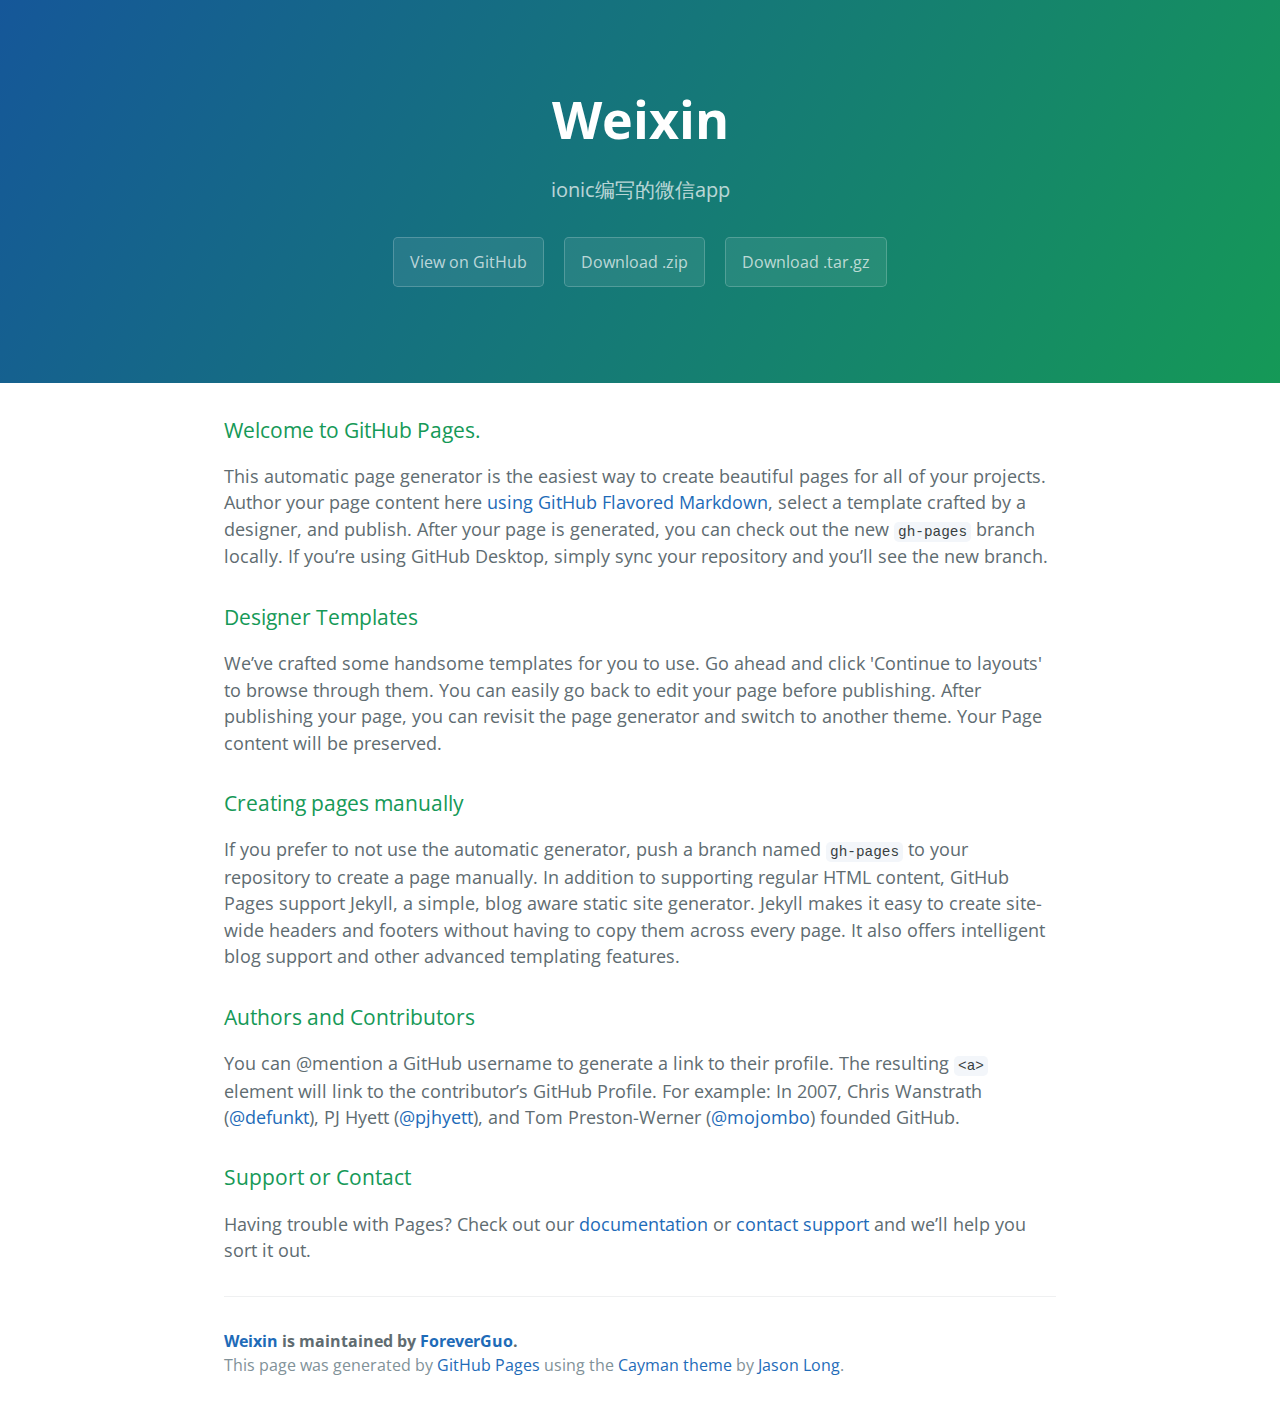
==== index.html @ f622ead9 "Create gh-pages branch via GitHub" ====
<!DOCTYPE html>
<html lang="en-us">
  <head>
    <meta charset="UTF-8">
    <title>Weixin by ForeverGuo</title>
    <meta name="viewport" content="width=device-width, initial-scale=1">
    <link rel="stylesheet" type="text/css" href="stylesheets/normalize.css" media="screen">
    <link href='https://fonts.googleapis.com/css?family=Open+Sans:400,700' rel='stylesheet' type='text/css'>
    <link rel="stylesheet" type="text/css" href="stylesheets/stylesheet.css" media="screen">
    <link rel="stylesheet" type="text/css" href="stylesheets/github-light.css" media="screen">
  </head>
  <body>
    <section class="page-header">
      <h1 class="project-name">Weixin</h1>
      <h2 class="project-tagline">ionic编写的微信app</h2>
      <a href="https://github.com/ForeverGuo/weiXin" class="btn">View on GitHub</a>
      <a href="https://github.com/ForeverGuo/weiXin/zipball/master" class="btn">Download .zip</a>
      <a href="https://github.com/ForeverGuo/weiXin/tarball/master" class="btn">Download .tar.gz</a>
    </section>

    <section class="main-content">
      <h3>
<a id="welcome-to-github-pages" class="anchor" href="#welcome-to-github-pages" aria-hidden="true"><span aria-hidden="true" class="octicon octicon-link"></span></a>Welcome to GitHub Pages.</h3>

<p>This automatic page generator is the easiest way to create beautiful pages for all of your projects. Author your page content here <a href="https://guides.github.com/features/mastering-markdown/">using GitHub Flavored Markdown</a>, select a template crafted by a designer, and publish. After your page is generated, you can check out the new <code>gh-pages</code> branch locally. If you’re using GitHub Desktop, simply sync your repository and you’ll see the new branch.</p>

<h3>
<a id="designer-templates" class="anchor" href="#designer-templates" aria-hidden="true"><span aria-hidden="true" class="octicon octicon-link"></span></a>Designer Templates</h3>

<p>We’ve crafted some handsome templates for you to use. Go ahead and click 'Continue to layouts' to browse through them. You can easily go back to edit your page before publishing. After publishing your page, you can revisit the page generator and switch to another theme. Your Page content will be preserved.</p>

<h3>
<a id="creating-pages-manually" class="anchor" href="#creating-pages-manually" aria-hidden="true"><span aria-hidden="true" class="octicon octicon-link"></span></a>Creating pages manually</h3>

<p>If you prefer to not use the automatic generator, push a branch named <code>gh-pages</code> to your repository to create a page manually. In addition to supporting regular HTML content, GitHub Pages support Jekyll, a simple, blog aware static site generator. Jekyll makes it easy to create site-wide headers and footers without having to copy them across every page. It also offers intelligent blog support and other advanced templating features.</p>

<h3>
<a id="authors-and-contributors" class="anchor" href="#authors-and-contributors" aria-hidden="true"><span aria-hidden="true" class="octicon octicon-link"></span></a>Authors and Contributors</h3>

<p>You can @mention a GitHub username to generate a link to their profile. The resulting <code>&lt;a&gt;</code> element will link to the contributor’s GitHub Profile. For example: In 2007, Chris Wanstrath (<a href="https://github.com/defunkt" class="user-mention">@defunkt</a>), PJ Hyett (<a href="https://github.com/pjhyett" class="user-mention">@pjhyett</a>), and Tom Preston-Werner (<a href="https://github.com/mojombo" class="user-mention">@mojombo</a>) founded GitHub.</p>

<h3>
<a id="support-or-contact" class="anchor" href="#support-or-contact" aria-hidden="true"><span aria-hidden="true" class="octicon octicon-link"></span></a>Support or Contact</h3>

<p>Having trouble with Pages? Check out our <a href="https://help.github.com/pages">documentation</a> or <a href="https://github.com/contact">contact support</a> and we’ll help you sort it out.</p>

      <footer class="site-footer">
        <span class="site-footer-owner"><a href="https://github.com/ForeverGuo/weiXin">Weixin</a> is maintained by <a href="https://github.com/ForeverGuo">ForeverGuo</a>.</span>

        <span class="site-footer-credits">This page was generated by <a href="https://pages.github.com">GitHub Pages</a> using the <a href="https://github.com/jasonlong/cayman-theme">Cayman theme</a> by <a href="https://twitter.com/jasonlong">Jason Long</a>.</span>
      </footer>

    </section>

  
  </body>
</html>
---- stylesheets/stylesheet.css ----
* {
  box-sizing: border-box; }

body {
  padding: 0;
  margin: 0;
  font-family: "Open Sans", "Helvetica Neue", Helvetica, Arial, sans-serif;
  font-size: 16px;
  line-height: 1.5;
  color: #606c71; }

a {
  color: #1e6bb8;
  text-decoration: none; }
  a:hover {
    text-decoration: underline; }

.btn {
  display: inline-block;
  margin-bottom: 1rem;
  color: rgba(255, 255, 255, 0.7);
  background-color: rgba(255, 255, 255, 0.08);
  border-color: rgba(255, 255, 255, 0.2);
  border-style: solid;
  border-width: 1px;
  border-radius: 0.3rem;
  transition: color 0.2s, background-color 0.2s, border-color 0.2s; }
  .btn + .btn {
    margin-left: 1rem; }

.btn:hover {
  color: rgba(255, 255, 255, 0.8);
  text-decoration: none;
  background-color: rgba(255, 255, 255, 0.2);
  border-color: rgba(255, 255, 255, 0.3); }

@media screen and (min-width: 64em) {
  .btn {
    padding: 0.75rem 1rem; } }

@media screen and (min-width: 42em) and (max-width: 64em) {
  .btn {
    padding: 0.6rem 0.9rem;
    font-size: 0.9rem; } }

@media screen and (max-width: 42em) {
  .btn {
    display: block;
    width: 100%;
    padding: 0.75rem;
    font-size: 0.9rem; }
    .btn + .btn {
      margin-top: 1rem;
      margin-left: 0; } }

.page-header {
  color: #fff;
  text-align: center;
  background-color: #159957;
  background-image: linear-gradient(120deg, #155799, #159957); }

@media screen and (min-width: 64em) {
  .page-header {
    padding: 5rem 6rem; } }

@media screen and (min-width: 42em) and (max-width: 64em) {
  .page-header {
    padding: 3rem 4rem; } }

@media screen and (max-width: 42em) {
  .page-header {
    padding: 2rem 1rem; } }

.project-name {
  margin-top: 0;
  margin-bottom: 0.1rem; }

@media screen and (min-width: 64em) {
  .project-name {
    font-size: 3.25rem; } }

@media screen and (min-width: 42em) and (max-width: 64em) {
  .project-name {
    font-size: 2.25rem; } }

@media screen and (max-width: 42em) {
  .project-name {
    font-size: 1.75rem; } }

.project-tagline {
  margin-bottom: 2rem;
  font-weight: normal;
  opacity: 0.7; }

@media screen and (min-width: 64em) {
  .project-tagline {
    font-size: 1.25rem; } }

@media screen and (min-width: 42em) and (max-width: 64em) {
  .project-tagline {
    font-size: 1.15rem; } }

@media screen and (max-width: 42em) {
  .project-tagline {
    font-size: 1rem; } }

.main-content :first-child {
  margin-top: 0; }
.main-content img {
  max-width: 100%; }
.main-content h1, .main-content h2, .main-content h3, .main-content h4, .main-content h5, .main-content h6 {
  margin-top: 2rem;
  margin-bottom: 1rem;
  font-weight: normal;
  color: #159957; }
.main-content p {
  margin-bottom: 1em; }
.main-content code {
  padding: 2px 4px;
  font-family: Consolas, "Liberation Mono", Menlo, Courier, monospace;
  font-size: 0.9rem;
  color: #383e41;
  background-color: #f3f6fa;
  border-radius: 0.3rem; }
.main-content pre {
  padding: 0.8rem;
  margin-top: 0;
  margin-bottom: 1rem;
  font: 1rem Consolas, "Liberation Mono", Menlo, Courier, monospace;
  color: #567482;
  word-wrap: normal;
  background-color: #f3f6fa;
  border: solid 1px #dce6f0;
  border-radius: 0.3rem; }
  .main-content pre > code {
    padding: 0;
    margin: 0;
    font-size: 0.9rem;
    color: #567482;
    word-break: normal;
    white-space: pre;
    background: transparent;
    border: 0; }
.main-content .highlight {
  margin-bottom: 1rem; }
  .main-content .highlight pre {
    margin-bottom: 0;
    word-break: normal; }
.main-content .highlight pre, .main-content pre {
  padding: 0.8rem;
  overflow: auto;
  font-size: 0.9rem;
  line-height: 1.45;
  border-radius: 0.3rem; }
.main-content pre code, .main-content pre tt {
  display: inline;
  max-width: initial;
  padding: 0;
  margin: 0;
  overflow: initial;
  line-height: inherit;
  word-wrap: normal;
  background-color: transparent;
  border: 0; }
  .main-content pre code:before, .main-content pre code:after, .main-content pre tt:before, .main-content pre tt:after {
    content: normal; }
.main-content ul, .main-content ol {
  margin-top: 0; }
.main-content blockquote {
  padding: 0 1rem;
  margin-left: 0;
  color: #819198;
  border-left: 0.3rem solid #dce6f0; }
  .main-content blockquote > :first-child {
    margin-top: 0; }
  .main-content blockquote > :last-child {
    margin-bottom: 0; }
.main-content table {
  display: block;
  width: 100%;
  overflow: auto;
  word-break: normal;
  word-break: keep-all; }
  .main-content table th {
    font-weight: bold; }
  .main-content table th, .main-content table td {
    padding: 0.5rem 1rem;
    border: 1px solid #e9ebec; }
.main-content dl {
  padding: 0; }
  .main-content dl dt {
    padding: 0;
    margin-top: 1rem;
    font-size: 1rem;
    font-weight: bold; }
  .main-content dl dd {
    padding: 0;
    margin-bottom: 1rem; }
.main-content hr {
  height: 2px;
  padding: 0;
  margin: 1rem 0;
  background-color: #eff0f1;
  border: 0; }

@media screen and (min-width: 64em) {
  .main-content {
    max-width: 64rem;
    padding: 2rem 6rem;
    margin: 0 auto;
    font-size: 1.1rem; } }

@media screen and (min-width: 42em) and (max-width: 64em) {
  .main-content {
    padding: 2rem 4rem;
    font-size: 1.1rem; } }

@media screen and (max-width: 42em) {
  .main-content {
    padding: 2rem 1rem;
    font-size: 1rem; } }

.site-footer {
  padding-top: 2rem;
  margin-top: 2rem;
  border-top: solid 1px #eff0f1; }

.site-footer-owner {
  display: block;
  font-weight: bold; }

.site-footer-credits {
  color: #819198; }

@media screen and (min-width: 64em) {
  .site-footer {
    font-size: 1rem; } }

@media screen and (min-width: 42em) and (max-width: 64em) {
  .site-footer {
    font-size: 1rem; } }

@media screen and (max-width: 42em) {
  .site-footer {
    font-size: 0.9rem; } }
---- stylesheets/github-light.css ----
/*
The MIT License (MIT)

Copyright (c) 2016 GitHub, Inc.

Permission is hereby granted, free of charge, to any person obtaining a copy
of this software and associated documentation files (the "Software"), to deal
in the Software without restriction, including without limitation the rights
to use, copy, modify, merge, publish, distribute, sublicense, and/or sell
copies of the Software, and to permit persons to whom the Software is
furnished to do so, subject to the following conditions:

The above copyright notice and this permission notice shall be included in all
copies or substantial portions of the Software.

THE SOFTWARE IS PROVIDED "AS IS", WITHOUT WARRANTY OF ANY KIND, EXPRESS OR
IMPLIED, INCLUDING BUT NOT LIMITED TO THE WARRANTIES OF MERCHANTABILITY,
FITNESS FOR A PARTICULAR PURPOSE AND NONINFRINGEMENT. IN NO EVENT SHALL THE
AUTHORS OR COPYRIGHT HOLDERS BE LIABLE FOR ANY CLAIM, DAMAGES OR OTHER
LIABILITY, WHETHER IN AN ACTION OF CONTRACT, TORT OR OTHERWISE, ARISING FROM,
OUT OF OR IN CONNECTION WITH THE SOFTWARE OR THE USE OR OTHER DEALINGS IN THE
SOFTWARE.

*/

.pl-c /* comment */ {
  color: #969896;
}

.pl-c1 /* constant, variable.other.constant, support, meta.property-name, support.constant, support.variable, meta.module-reference, markup.raw, meta.diff.header */,
.pl-s .pl-v /* string variable */ {
  color: #0086b3;
}

.pl-e /* entity */,
.pl-en /* entity.name */ {
  color: #795da3;
}

.pl-smi /* variable.parameter.function, storage.modifier.package, storage.modifier.import, storage.type.java, variable.other */,
.pl-s .pl-s1 /* string source */ {
  color: #333;
}

.pl-ent /* entity.name.tag */ {
  color: #63a35c;
}

.pl-k /* keyword, storage, storage.type */ {
  color: #a71d5d;
}

.pl-s /* string */,
.pl-pds /* punctuation.definition.string, string.regexp.character-class */,
.pl-s .pl-pse .pl-s1 /* string punctuation.section.embedded source */,
.pl-sr /* string.regexp */,
.pl-sr .pl-cce /* string.regexp constant.character.escape */,
.pl-sr .pl-sre /* string.regexp source.ruby.embedded */,
.pl-sr .pl-sra /* string.regexp string.regexp.arbitrary-repitition */ {
  color: #183691;
}

.pl-v /* variable */ {
  color: #ed6a43;
}

.pl-id /* invalid.deprecated */ {
  color: #b52a1d;
}

.pl-ii /* invalid.illegal */ {
  color: #f8f8f8;
  background-color: #b52a1d;
}

.pl-sr .pl-cce /* string.regexp constant.character.escape */ {
  font-weight: bold;
  color: #63a35c;
}

.pl-ml /* markup.list */ {
  color: #693a17;
}

.pl-mh /* markup.heading */,
.pl-mh .pl-en /* markup.heading entity.name */,
.pl-ms /* meta.separator */ {
  font-weight: bold;
  color: #1d3e81;
}

.pl-mq /* markup.quote */ {
  color: #008080;
}

.pl-mi /* markup.italic */ {
  font-style: italic;
  color: #333;
}

.pl-mb /* markup.bold */ {
  font-weight: bold;
  color: #333;
}

.pl-md /* markup.deleted, meta.diff.header.from-file */ {
  color: #bd2c00;
  background-color: #ffecec;
}

.pl-mi1 /* markup.inserted, meta.diff.header.to-file */ {
  color: #55a532;
  background-color: #eaffea;
}

.pl-mdr /* meta.diff.range */ {
  font-weight: bold;
  color: #795da3;
}

.pl-mo /* meta.output */ {
  color: #1d3e81;
}
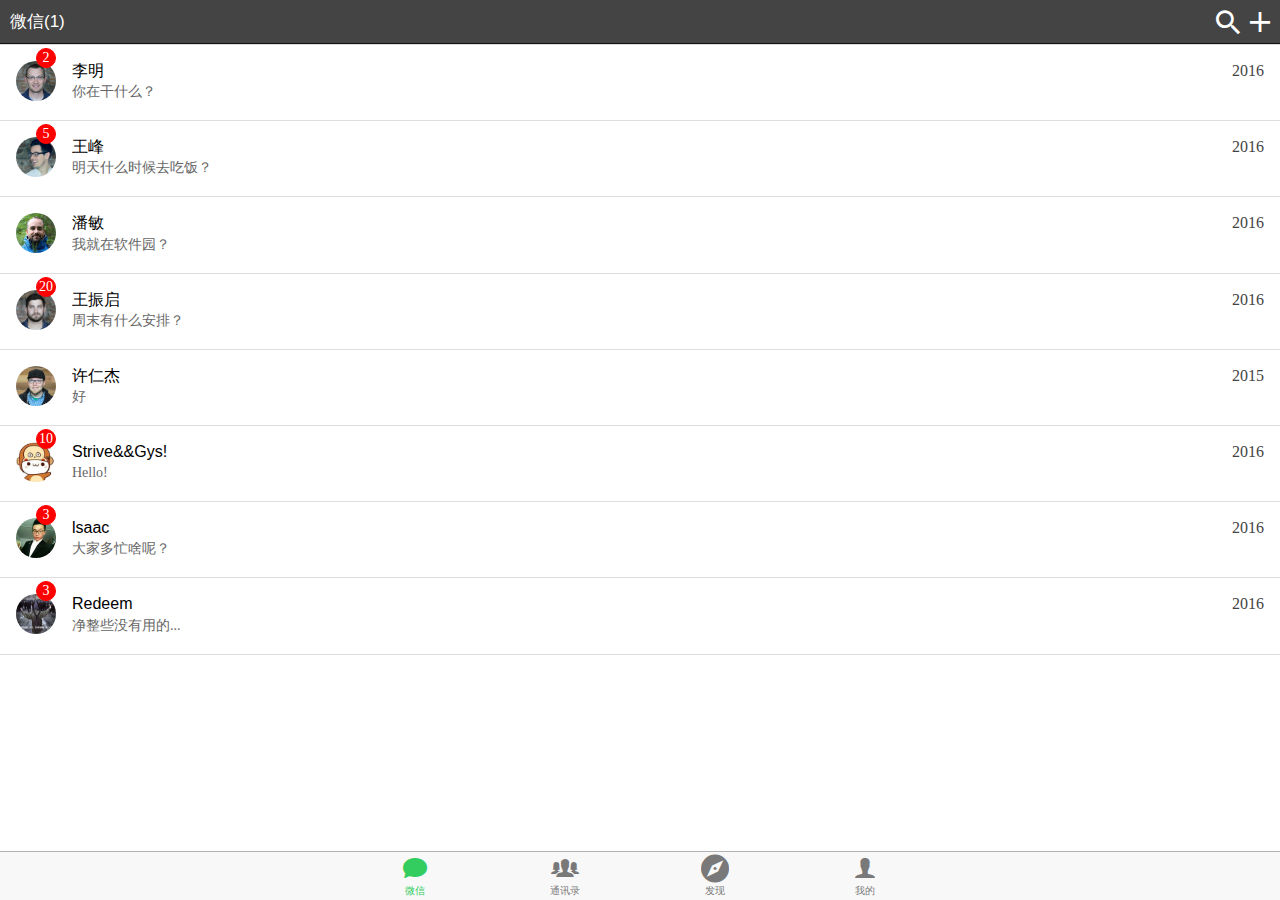
==== commit 9e210df1: "delete all files" ====
--- a/index.html
+++ b/index.html
@@ -1,57 +1,21 @@
 <!DOCTYPE html>
-<html lang="en-us">
-  <head>
-    <meta charset="UTF-8">
-    <title>Weixin by ForeverGuo</title>
-    <meta name="viewport" content="width=device-width, initial-scale=1">
-    <link rel="stylesheet" type="text/css" href="stylesheets/normalize.css" media="screen">
-    <link href='https://fonts.googleapis.com/css?family=Open+Sans:400,700' rel='stylesheet' type='text/css'>
-    <link rel="stylesheet" type="text/css" href="stylesheets/stylesheet.css" media="screen">
-    <link rel="stylesheet" type="text/css" href="stylesheets/github-light.css" media="screen">
-  </head>
-  <body>
-    <section class="page-header">
-      <h1 class="project-name">Weixin</h1>
-      <h2 class="project-tagline">ionic编写的微信app</h2>
-      <a href="https://github.com/ForeverGuo/weiXin" class="btn">View on GitHub</a>
-      <a href="https://github.com/ForeverGuo/weiXin/zipball/master" class="btn">Download .zip</a>
-      <a href="https://github.com/ForeverGuo/weiXin/tarball/master" class="btn">Download .tar.gz</a>
-    </section>
-
-    <section class="main-content">
-      <h3>
-<a id="welcome-to-github-pages" class="anchor" href="#welcome-to-github-pages" aria-hidden="true"><span aria-hidden="true" class="octicon octicon-link"></span></a>Welcome to GitHub Pages.</h3>
-
-<p>This automatic page generator is the easiest way to create beautiful pages for all of your projects. Author your page content here <a href="https://guides.github.com/features/mastering-markdown/">using GitHub Flavored Markdown</a>, select a template crafted by a designer, and publish. After your page is generated, you can check out the new <code>gh-pages</code> branch locally. If you’re using GitHub Desktop, simply sync your repository and you’ll see the new branch.</p>
-
-<h3>
-<a id="designer-templates" class="anchor" href="#designer-templates" aria-hidden="true"><span aria-hidden="true" class="octicon octicon-link"></span></a>Designer Templates</h3>
-
-<p>We’ve crafted some handsome templates for you to use. Go ahead and click 'Continue to layouts' to browse through them. You can easily go back to edit your page before publishing. After publishing your page, you can revisit the page generator and switch to another theme. Your Page content will be preserved.</p>
-
-<h3>
-<a id="creating-pages-manually" class="anchor" href="#creating-pages-manually" aria-hidden="true"><span aria-hidden="true" class="octicon octicon-link"></span></a>Creating pages manually</h3>
-
-<p>If you prefer to not use the automatic generator, push a branch named <code>gh-pages</code> to your repository to create a page manually. In addition to supporting regular HTML content, GitHub Pages support Jekyll, a simple, blog aware static site generator. Jekyll makes it easy to create site-wide headers and footers without having to copy them across every page. It also offers intelligent blog support and other advanced templating features.</p>
-
-<h3>
-<a id="authors-and-contributors" class="anchor" href="#authors-and-contributors" aria-hidden="true"><span aria-hidden="true" class="octicon octicon-link"></span></a>Authors and Contributors</h3>
-
-<p>You can @mention a GitHub username to generate a link to their profile. The resulting <code>&lt;a&gt;</code> element will link to the contributor’s GitHub Profile. For example: In 2007, Chris Wanstrath (<a href="https://github.com/defunkt" class="user-mention">@defunkt</a>), PJ Hyett (<a href="https://github.com/pjhyett" class="user-mention">@pjhyett</a>), and Tom Preston-Werner (<a href="https://github.com/mojombo" class="user-mention">@mojombo</a>) founded GitHub.</p>
-
-<h3>
-<a id="support-or-contact" class="anchor" href="#support-or-contact" aria-hidden="true"><span aria-hidden="true" class="octicon octicon-link"></span></a>Support or Contact</h3>
-
-<p>Having trouble with Pages? Check out our <a href="https://help.github.com/pages">documentation</a> or <a href="https://github.com/contact">contact support</a> and we’ll help you sort it out.</p>
-
-      <footer class="site-footer">
-        <span class="site-footer-owner"><a href="https://github.com/ForeverGuo/weiXin">Weixin</a> is maintained by <a href="https://github.com/ForeverGuo">ForeverGuo</a>.</span>
-
-        <span class="site-footer-credits">This page was generated by <a href="https://pages.github.com">GitHub Pages</a> using the <a href="https://github.com/jasonlong/cayman-theme">Cayman theme</a> by <a href="https://twitter.com/jasonlong">Jason Long</a>.</span>
-      </footer>
-
-    </section>
-
-  
-  </body>
+<html ng-app="myapp">
+<head>
+  <meta charset="utf-8">
+  <title>欢迎来到微信</title>
+  <meta name="viewport" content="
+  initial-scale=1,maximum-scale=1,user-scalable=no,width=device-width">
+  <link rel="stylesheet" href="css/ionic.min.css">
+  <link rel="stylesheet" href="css/index.css">
+  <link rel="shortcut icon" type="image/x-icon" href="img/logo.ico">
+  <!--<script type="text/javascript" src="js/index.js"></script>-->
+  <script type="text/javascript" src="js/jquery-1.10.1.js"></script>
+  <script type="text/javascript" src="js/ionic.bundle.min.js"></script>
+  <style></style>
+</head>
+<body ng-controller="myctrl">
+	<ion-nav-view></ion-nav-view>
+	<script type="text/javascript" src="js/route.js"></script>
+	<script type="text/javascript" src="js/app.js"></script>
+</body>
 </html>
--- a/css/index.css
+++ b/css/index.css
@@ -0,0 +1,338 @@
+* {
+	margin: 0px;
+	padding: 0px;
+	font-family: "微软雅黑";
+	font-size:16px;
+}
+.circle{
+	width:20px;
+	height:20px;
+	border:1px solid red;
+	border-radius:50%;
+	background-color:red;
+	color: white;
+	display:inline-block;
+	text-align:center;
+	font-size:10px;
+	line-height:18px;
+	position:absolute;
+	left:36px;
+	top:3px;
+}
+.circle p{
+	color:white;
+}
+.circle-white{
+	width:20px;
+	height:20px;
+	border:1px solid none;
+	border-radius:50%;
+	background-color:none;
+	color: white;
+	display:inline-block;
+	text-align:center;
+	font-size:10px;
+	line-height:18px;
+	position:absolute;
+	left:36px;
+	top:3px;
+}
+.time{
+	float:right;
+}
+.item-avatar{
+	cursor:pointer;
+}
+.item-top{
+	background-color: #F1F1F1 !important;	
+}
+.item.my-pup{
+	padding:15px;
+	padding-left:20px;
+}
+.popup-head{
+	padding:0 !important;
+	border-bottom:none !important ;
+}
+.popup-body{
+	padding:0px !important;
+	overflow: hidden !important;
+}
+.scroll-bar-indicator{
+	display: none;
+}
+/*-----------第二页----------*/
+.Point{cursor:pointer;}
+.itemList{
+	height:50px !important;
+	width: 97% !important;
+	border-right: none;
+	border-left: none;
+}
+.itemList h2{
+	position:absolute;
+	top:0;
+	bottom:0;
+	left:66px;
+	margin:auto !important;
+	line-height:50px !important;
+	
+}
+.back_ornge{
+	height:35px !important;
+	width: 37px !important;
+	background-color:darkorange;
+	color: white !important;
+	margin:-9px 0 !important;
+	text-align:center;
+	font-size:28px !important;
+	line-height: 32px !important;
+	
+}
+.back_green{
+	height:35px !important;
+	width: 37px !important;
+	background-color:#63db2a;
+	color: white !important;
+	margin:-9px 0 !important;
+	text-align:center;
+	font-size:28px !important;
+	line-height: 32px !important;
+}
+.back_blue{
+	height:35px !important;
+	width: 37px !important;
+	background-color: #2d31ca;
+	color: white !important;
+	margin:-9px 0 !important;
+	text-align:center;
+	font-size:28px !important;
+	line-height: 32px !important;
+}
+.pad{
+	padding:0 !important;
+	border: none !important;
+}
+.eng{
+	height:20px;
+	padding-left:20px !important;
+	background: #E8E8E8;
+	line-height:20px;
+	width:100% !important;
+	color:#545454;
+}
+.eng_peopel img{
+	height:36px;
+	width:37px;
+}
+.eng_peopel{
+	height:300px !important;
+}
+.eng_peopel .eng_list{
+	height:45px !important;
+	width:97% !important;
+	border-right: none !important;
+	border-left: none;
+}
+.eng_peopel .eng_img{
+	position: absolute;
+	top:0px;
+	margin:4px 0;
+}
+.eng_list h2{
+	position:absolute;
+	top:0px;
+	left:65px;
+	margin:11px 0;
+}
+.right_eng{
+	position:absolute;
+	position:fixed;
+	top:40px;
+	width:20px;
+	right:0px;
+	height:300px;
+	padding:0px;
+	z-index:2;
+	font-size:80%;
+	color: #545454; 
+	text-align: center;
+}
+.right_eng p{
+	font-size:80% !important;
+	height:6.6% !important;
+	margin:0px;
+	padding:0px;
+	text-align: center;
+}
+.noBorder{
+	border-bottom:none !important;
+}
+.noBorder1{
+	border-top: none !important;
+}
+/*------第三页-------*/
+.find_list{
+	height:45px;
+}
+.back_color1{
+	height:35px !important;
+	width: 35px !important;
+	background-color:orangered;
+	color: white !important;
+	margin:-11px 0 !important;
+	text-align:center;
+	font-size:28px !important;
+	line-height: 32px !important;
+	border-radius:50%;
+}
+.find_list h2{
+	position: absolute;
+	top:0px;
+	left:60px;
+	line-height:45px;
+}
+.find_list .head_img{
+	position:absolute;
+	right:0px;
+	top:0px;
+	margin:7px 10px 7px 0;	
+	background-color: white;
+}
+.head_img .circle_small{
+	width:10px;
+	height:10px;
+	border-radius:50%;
+	background-color: red;
+	position:absolute;
+	top: 0px;
+	right:0px;
+}
+.back_color2{
+	height:35px !important;
+	width: 35px !important;
+	background-color:cornflowerblue;
+	color: white !important;
+	margin:-11px 0 !important;
+	text-align:center;
+	font-size:28px !important;
+	line-height: 32px !important;
+	border-radius:50%;
+}
+.back_color3{
+	height:35px !important;
+	width: 35px !important;
+	background-color:red;
+	color: white !important;
+	margin:-11px 0 !important;
+	text-align:center;
+	font-size:28px !important;
+	line-height: 32px !important;
+	border-radius:50%;
+}
+.back_color4{
+	height:35px !important;
+	width: 35px !important;
+	background-color:greenyellow;
+	color: white !important;
+	margin:-11px 0 !important;
+	text-align:center;
+	font-size:28px !important;
+	line-height: 32px !important;
+	border-radius:50%;
+}
+.eng_final{
+	height:185px;
+	padding:0px;
+	background-color: #E8E8E8;
+	line-height:20px;
+	width:100% !important;
+	color:#545454;
+	border:none !important;
+}
+/*------------------第四页--------------------*/
+.myself1_list{
+	height:80px;
+}
+.myself1_list .my_img{
+	width:60px;
+	height:60px;
+	margin:-7px 0 0 0 ;
+}
+.myself1_list h2{
+	position: absolute;
+	top: 0px;
+	left:90px;
+	line-height:56px;
+}
+.myself1_list h3{
+	position: absolute;
+	top: 0px;
+	left:90px;
+	line-height:100px;
+	color:#E8E8E8;
+}
+.myself1_list .weixin{
+	position: absolute;
+	top: 0px;
+	right: 0px;
+	margin:26px 10px 26px 0;
+	width: 30px;
+	height:30px;
+}
+.my-pupImg{
+	padding:0px;
+}
+.myself_lista{
+	height:45px;
+}
+.back_color5{
+	height:35px !important;
+	width: 35px !important;
+	background-color:cornflowerblue;
+	color: white !important;
+	margin:-11px 0 !important;
+	text-align:center;
+	font-size:28px !important;
+	line-height: 32px !important;
+	border-radius:20%;
+}
+.back_color6{
+	height:35px !important;
+	width: 35px !important;
+	background-color:red;
+	color: white !important;
+	margin:-11px 0 !important;
+	text-align:center;
+	font-size:28px !important;
+	line-height: 32px !important;
+	border-radius:20%;
+}
+.back_color7{
+	height:35px !important;
+	width: 35px !important;
+	background-color:orange;
+	color: white !important;
+	margin:-11px 0 !important;
+	text-align:center;
+	font-size:28px !important;
+	line-height: 32px !important;
+	border-radius:20%;
+}
+.myself_list1 h2{
+	position: absolute;
+	top:0px;
+	left:60px;
+	line-height:45px;
+}
+.eng_final2{
+	height:114px;
+	padding:0px;
+	background-color: #E8E8E8;
+	line-height:20px;
+	width:100% !important;
+	color:#545454;
+	border:none !important;
+}
+
+
